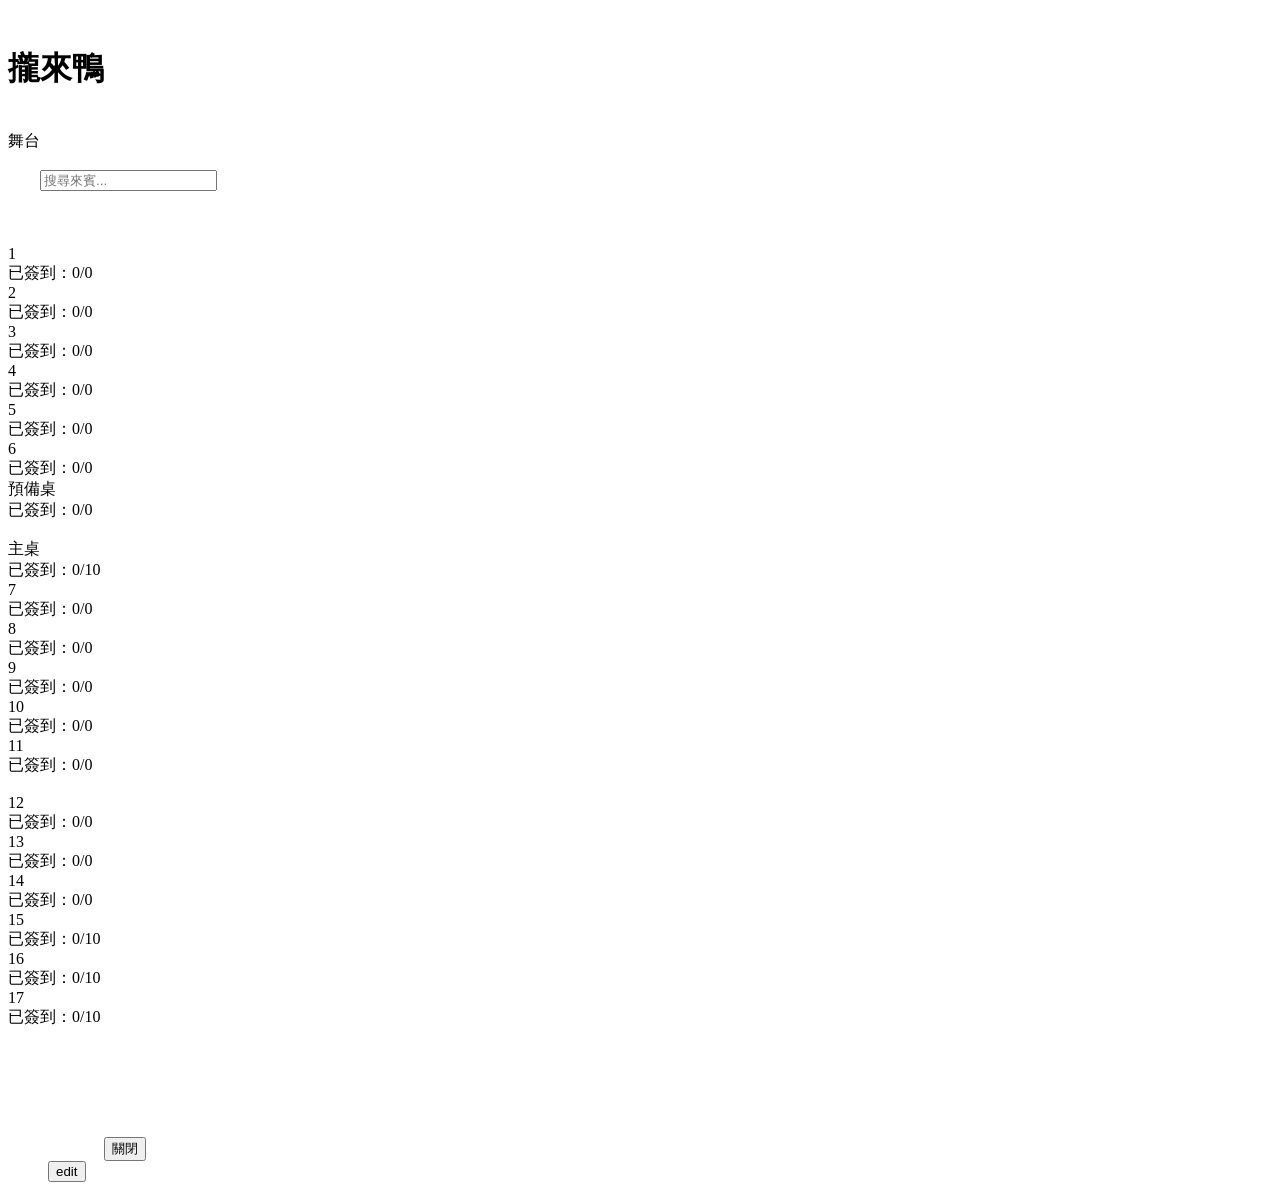
==== index.html @ 9765fb56 "Rename protal.html to index.html" ====
<!DOCTYPE html>
<html lang="en">
<head>
    <meta charset="UTF-8" />
    <meta name="viewport" content="width=device-width, initial-scale=1" />
    <title>攏來鴨</title>
    <style>
        body {
            font-family: 'Segoe UI', Tahoma, Geneva, Verdana, sans-serif;
            margin: 0;
            padding: 20px 20px 80px 20px; /* 底部留区域给浮动按钮 */
            text-align: center;
            background-color: #f2f9ff;
            background-image: url('data:image/svg+xml;utf8,<svg xmlns="http://www.w3.org/2000/svg" width="100" height="100" viewBox="0 0 10 10"><line x1="0" y1="0" x2="10" y2="10" stroke="%23d9e6f2" stroke-width="0.5"/><line x1="10" y1="0" x2="0" y2="10" stroke="%23d9e6f2" stroke-width="0.5"/></svg>');
            background-size: cover;
        }
        h1 {
            color: #2b4f81;
            margin-bottom: 20px;
            font-size: 2em;
        }
        .stage {
            background-color: #3478f6;
            color: white;
            font-size: 1.2em;
            padding: 15px;
            margin-bottom: 30px;
            border-radius: 20px;
            width: 80%;
            margin: 0 auto;
            box-shadow: 0px 4px 8px rgba(0, 0, 0, 0.1);
        }
        .container {
            display: flex;
            justify-content: center;
            flex-wrap: wrap;
            gap: 20px;
            margin-bottom: 30px;
        }
        .column {
            display: flex;
            flex-direction: column;
            gap: 15px;
        }
        .table-circle {
            display: flex;
            flex-direction: column;
            justify-content: center;
            align-items: center;
            text-align: center;
            width: 80px;
            height: 80px;
            font-size: 1em;
            background-color: #5a9bfa;
            color: white;
            border-radius: 10px;
            cursor: pointer;
            transition: background-color 0.3s, transform 0.3s;
            box-shadow: 0 4px 6px rgba(0, 0, 0, 0.1);
            margin: 0 auto;
        }
        .table-circle:hover {
            background-color: #4a90e2;
            transform: translateY(-3px);
        }
        .status {
            font-size: 0.7em;
            color: #2b4f81;
        }
        .modal {
            display: none;
            position: fixed;
            top: 50%;
            left: 50%;
            transform: translate(-50%, -50%);
            background-color: #f0f8ff;
            padding: 24px 20px 40px 20px;
            border-radius: 20px;
            box-shadow: 0 4px 12px rgba(0, 0, 0, 0.1);
            z-index: 10;
            width: 90%;
            max-height: 75vh;
            overflow-y: auto;
        }
        .modal h3 {
            margin-top: 0;
            color: #2b4f81;
            font-size: 1.5em;
        }
        .guest-list {
            display: flex;
            flex-wrap: wrap;
            justify-content: center;
            gap: 10px;
        }
        .guest {
            display: inline-block;
            width: 45%;
            margin: 5px;
            padding: 10px;
            cursor: pointer;
            border-radius: 10px;
            background-color: #e0eaff;
            transition: background-color 0.3s;
            word-break: break-word;
        }
        .guest.checked-in {
            background-color: #002c5f;
            color: white;
        }
        .guest-edit {
            width: 100%;
            display: flex;
            align-items: center;
            margin-bottom: 10px;
        }
        .guest-edit input[type="text"] {
            flex-grow: 1;
            padding: 12px 15px;
            font-size: 1.1em;
            border: 1px solid #ccc;
            border-radius: 24px;
            margin-right: 10px;
        }
        .guest-edit button.delete-guest {
            padding: 6px 12px;
            background: #e74c3c;
            border: none;
            color: white;
            font-weight: bold;
            border-radius: 20px;
            cursor: pointer;
            transition: background-color 0.3s;
        }
        .guest-edit button.delete-guest:hover {
            background-color: #c0392b;
        }
        .add-guest-btn {
            background-color: #3478f6;
            color: white;
            border: none;
            padding: 12px 24px;
            font-size: 1em;
            border-radius: 24px;
            cursor: pointer;
            margin-top: 15px;
            box-shadow: 0 4px 6px rgba(0,0,0,0.1);
            transition: background-color 0.3s;
        }
        .add-guest-btn:hover {
            background-color: #2a62cc;
        }
        .search-result {
            padding: 10px;
            cursor: pointer;
            border-bottom: 1px solid #ddd;
            transition: background-color 0.3s;
            margin-bottom: 5px;
        }
        .search-result.checked-in {
            background-color: #002c5f;
            color: white;
        }
        button {
            padding: 10px 20px;
            border: none;
            border-radius: 20px;
            background-color: #2b4f81;
            color: white;
            font-size: 1em;
            cursor: pointer;
            transition: background-color 0.3s, transform 0.2s;
            margin-top: 20px;
        }
        button:hover {
            background-color: #1a3b67;
            transform: translateY(-2px);
        }
        button:active {
            transform: translateY(1px);
        }
        .overlay {
            position: fixed;
            top: 0;
            left: 0;
            width: 100%;
            height: 100%;
            background: rgba(0, 0, 0, 0.5);
            display: none;
            z-index: 5;
        }
        .search-container {
            margin: 20px auto;
            max-width: 90%;
            text-align: left;
        }
        .search-container input {
            width: calc(100% - 22px);
            padding: 14px 18px;
            border-radius: 20px;
            border: 1px solid #ccc;
            margin-bottom: 20px;
            font-size: 1.1em;
        }
        #search-results {
            text-align: left;
            max-width: 90%;
            margin: 0 auto;
            color: #002f6c;
            max-height: 150px;
            overflow-y: auto;
        }
 
        /* 新增：右下角浮动编辑按钮 */
        #edit-mode-toggle {
            position: fixed;
            right: 16px;
            bottom: 24px;
            width: 56px;
            height: 56px;
            border-radius: 50%;
            border: none;
            background-color: #5a9bfa;
            color: white;
            font-weight: bold;
            font-size: 1.1em;
            cursor: pointer;
            box-shadow: 0 4px 8px rgba(0,0,0,0.2);
            display: flex;
            align-items: center;
            justify-content: center;
            z-index: 200;
            user-select: none;
            transition: background-color 0.3s;
        }
        #edit-mode-toggle.editing {
            background-color: #4caf50;
        }
        #edit-mode-toggle:hover {
            background-color: #4a90e2;
        }
        #edit-mode-toggle.editing:hover {
            background-color: #419543;
        }
    </style>
</head>
<body>
    <h1>攏來鴨</h1>
    <div class="stage">舞台</div>
 
    <div class="search-container">
        <input type="text" id="search-bar" placeholder="搜尋來賓..." oninput="searchGuest()" />
        <div id="search-results"></div>
    </div>
 
    <div class="container">
        <div class="column" id="table-container-left"></div>
        <div class="column" id="table-container-center"></div>
        <div class="column" id="table-container-right"></div>
    </div>
 
    <div class="overlay" id="overlay"></div>
    <div class="modal" id="modal">
        <h3 id="modal-title"></h3>
        <div class="guest-list" id="guest-list"></div>
        <div id="guest-edit-list" style="display:none;"></div>
        <button id="add-guest-btn" class="add-guest-btn" style="display:none;">＋新增來賓</button>
        <button onclick="closeModal()" id="modal-close-btn">關閉</button>
    </div>
 
    <!-- 浮动编辑按钮 -->
    <button id="edit-mode-toggle">edit</button>
 
<script>
    let isEditMode = false;
    let currentEditTable = null;
 
    const tables = {
        left: [
            { tableNumber: 1, guests: [] },
            { tableNumber: 2, guests: [] },
            { tableNumber: 3, guests: [] },
            { tableNumber: 4, guests: [] },
            { tableNumber: 5, guests: [] },
            { tableNumber: 6, guests: [] },
            { tableNumber: '預備桌', guests: [] },
        ],
        center: [
            {
                tableNumber: '主桌', guests: [
                    { name: '新娘', checkedIn: false },
                    { name: '新郎', checkedIn: false },
                    { name: '新娘媽媽', checkedIn: false },
                    { name: '新娘爸爸', checkedIn: false },
                    { name: '新郎媽媽', checkedIn: false },
                    { name: '新郎爸爸', checkedIn: false },
                    { name: '新娘奶奶', checkedIn: false },
                    { name: '新娘舅舅', checkedIn: false },
                    { name: '新郎長輩1', checkedIn: false },
                    { name: '新郎長輩2', checkedIn: false },
                ]
            },
            { tableNumber: 7, guests: [] },
            { tableNumber: 8, guests: [] },
            { tableNumber: 9, guests: [] },
            { tableNumber: 10, guests: [] },
            { tableNumber: 11, guests: [] },
        ],
        right: [
            { tableNumber: 12, guests: [] },
            { tableNumber: 13, guests: [] },
            { tableNumber: 14, guests: [] },
            {
                tableNumber: 15, guests: [
                    { name: '黃羿涵', checkedIn: false },
                    { name: '蘇家慧', checkedIn: false },
                    { name: '黃子宸（院長一家）', checkedIn: false },
                    { name: '黃美萍', checkedIn: false },
                    { name: '王宏為', checkedIn: false },
                    { name: '王思涵', checkedIn: false },
                    { name: '陳姿彤', checkedIn: false },
                    { name: '陳羿妏', checkedIn: false },
                    { name: '張尹瑄', checkedIn: false },
                    { name: '張尹瑄男朋友', checkedIn: false },
                ]
            },
            {
                tableNumber: 16, guests: [
                    { name: '蔡依靜', checkedIn: false },
                    { name: '蔡依靜男朋友', checkedIn: false },
                    { name: '蔡涵羽', checkedIn: false },
                    { name: '鄧鎧萱', checkedIn: false },
                    { name: '周郁玲', checkedIn: false },
                    { name: '林依妮', checkedIn: false },
                    { name: '柯妤含', checkedIn: false },
                    { name: '劉佩琪', checkedIn: false },
                    { name: '楊旂', checkedIn: false },
                    { name: '劉致佑', checkedIn: false },
                ]
            },
            {
                tableNumber: 17, guests: [
                    { name: '何禎', checkedIn: false },
                    { name: '張芷嘉', checkedIn: false },
                    { name: '張志嘉', checkedIn: false },
                    { name: '陳振山', checkedIn: false },
                    { name: '閔世維', checkedIn: false },
                    { name: '陳柔妏', checkedIn: false },
                    { name: '馮冠維', checkedIn: false },
                    { name: '陳玉芬', checkedIn: false },
                    { name: '蕭舒云', checkedIn: false },
                    { name: '黃湘紋', checkedIn: false },
                ]
            },
        ]
    };
 
    function renderTables() {
        renderColumn('table-container-left', tables.left, 'left');
        renderColumn('table-container-center', tables.center, 'center');
        renderColumn('table-container-right', tables.right, 'right');
    }
 
    function renderColumn(containerId, tableData, sectionKey) {
        const container = document.getElementById(containerId);
        container.innerHTML = '';
 
        tableData.forEach((table, tableIndex) => {
            const tableDiv = document.createElement('div');
            tableDiv.className = 'table-circle';
            tableDiv.innerHTML = `${table.tableNumber}<div class="status">已簽到：${table.guests.reduce((count, guest) => count + (guest.checkedIn ? 1 : 0), 0)}/${table.guests.length}</div>`;
 
            tableDiv.onclick = () => openModal(table, sectionKey, tableIndex);
 
            container.appendChild(tableDiv);
        });
    }
 
    function openModal(table, sectionKey, tableIndex) {
        currentEditTable = { sectionKey, tableIndex };
        const modal = document.getElementById('modal');
        const overlay = document.getElementById('overlay');
        const guestList = document.getElementById('guest-list');
        const guestEditList = document.getElementById('guest-edit-list');
        const modalTitle = document.getElementById('modal-title');
        const addGuestBtn = document.getElementById('add-guest-btn');
 
        modalTitle.textContent = `桌子 ${table.tableNumber}`;
 
        if (!isEditMode) {
            guestList.style.display = 'flex';
            guestEditList.style.display = 'none';
            addGuestBtn.style.display = 'none';
 
            guestList.innerHTML = '';
 
            table.guests.forEach((guest) => {
                const guestDiv = document.createElement('div');
                guestDiv.className = 'guest';
                guestDiv.textContent = guest.name;
                if (guest.checkedIn) {
                    guestDiv.classList.add('checked-in');
                }
                guestDiv.onclick = () => {
                    guest.checkedIn = !guest.checkedIn;
                    guestDiv.classList.toggle('checked-in');
                    renderTables();
                };
                guestList.appendChild(guestDiv);
            });
        } else {
            guestList.style.display = 'none';
            guestEditList.style.display = 'block';
            addGuestBtn.style.display = 'inline-block';
 
            renderGuestEditList(table.guests);
        }
 
        modal.style.display = 'block';
        overlay.style.display = 'block';
    }
 
    function renderGuestEditList(guests) {
        const guestEditList = document.getElementById('guest-edit-list');
        guestEditList.innerHTML = '';
 
        guests.forEach((guest, idx) => {
            const guestDiv = document.createElement('div');
            guestDiv.className = 'guest-edit';
 
            const input = document.createElement('input');
            input.type = 'text';
            input.value = guest.name;
            input.placeholder = '輸入來賓名字';
            input.autocomplete = "off";
            input.spellcheck = false;
            input.inputMode = "text";
            input.oninput = (e) => {
                guest.name = e.target.value;
            };
 
            const delBtn = document.createElement('button');
            delBtn.className = 'delete-guest';
            delBtn.textContent = '刪除';
            delBtn.onclick = () => {
                guests.splice(idx, 1);
                renderGuestEditList(guests);
            };
 
            guestDiv.appendChild(input);
            guestDiv.appendChild(delBtn);
            guestEditList.appendChild(guestDiv);
        });
    }
 
    document.getElementById('add-guest-btn').addEventListener('click', () => {
        if (!currentEditTable) return;
 
        const table = tables[currentEditTable.sectionKey][currentEditTable.tableIndex];
        table.guests.push({ name: '', checkedIn: false });
        renderGuestEditList(table.guests);
    });
 
    function closeModal() {
        document.getElementById('modal').style.display = 'none';
        document.getElementById('overlay').style.display = 'none';
        currentEditTable = null;
    }
 
    function searchGuest() {
        const query = document.getElementById('search-bar').value.toLowerCase();
        const results = document.getElementById('search-results');
        results.innerHTML = '';
 
        if (query === '') {
            results.innerHTML = '';
            return;
        }
 
        Object.entries(tables).forEach(([sectionKey, tableArray]) => {
            tableArray.forEach(table => {
                table.guests.forEach(guest => {
                    if (guest.name.toLowerCase().includes(query)) {
                        const resultDiv = document.createElement('div');
                        resultDiv.className = 'search-result';
                        resultDiv.textContent = `${guest.name} - 桌子 ${table.tableNumber}`;
                        if (guest.checkedIn) {
                            resultDiv.classList.add('checked-in');
                        }
                        resultDiv.onclick = () => {
                            guest.checkedIn = !guest.checkedIn;
                            resultDiv.classList.toggle('checked-in');
                            renderTables();
                        };
                        results.appendChild(resultDiv);
                    }
                });
            });
        });
    }
 
    const editModeToggleBtn = document.getElementById('edit-mode-toggle');
    editModeToggleBtn.onclick = function () {
        if (!isEditMode) {
            isEditMode = true;
            editModeToggleBtn.classList.add('editing');
            // 切换文字为“save”，但你想只用 edit ，这里保持不变或者用颜色提示即可。
            // 如果想文字切换，可以改这里：
            // editModeToggleBtn.textContent = 'save';
            // 但我理解你用颜色区分，所以保持“edit”不变。
            // 清空搜索，避免干扰
            document.getElementById('search-bar').value = '';
            document.getElementById('search-results').innerHTML = '';
        } else {
            isEditMode = false;
            editModeToggleBtn.classList.remove('editing');
            // editModeToggleBtn.textContent = 'edit';
            closeModal(); // 关闭弹窗
            renderTables();
        }
    };
 
    renderTables();
</script>
</body>
</html>
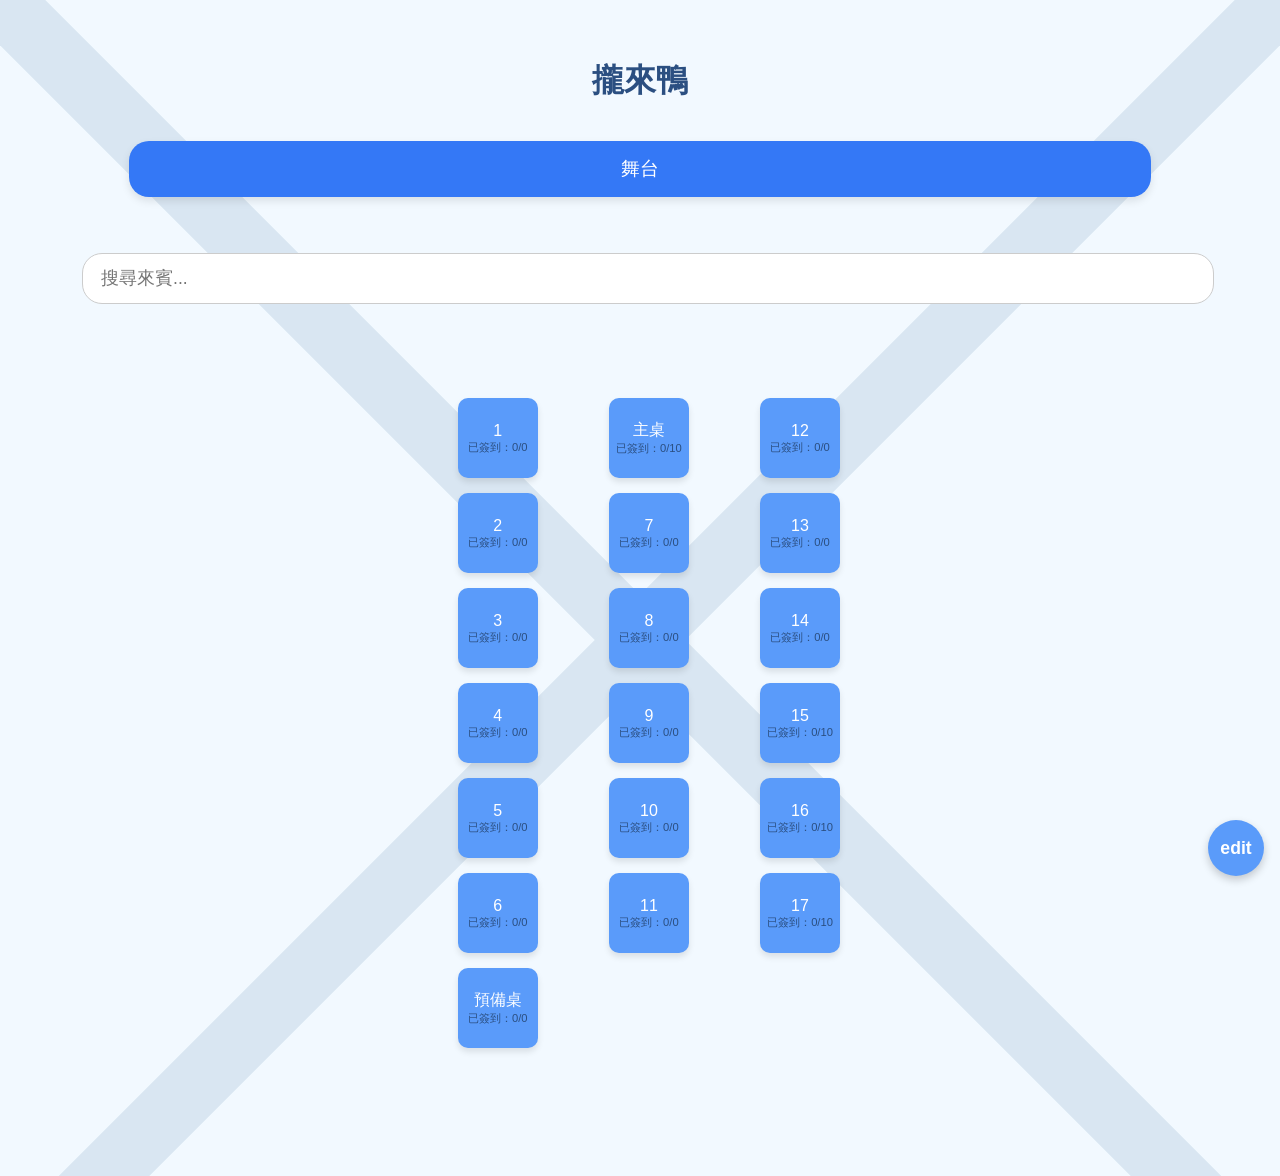
==== commit e42bf791: "Update index.html" ====
--- a/index.html
+++ b/index.html
@@ -1,248 +1,10 @@
 <!DOCTYPE html>
-<html lang="en">
+<html lang="zh-Hant">
 <head>
     <meta charset="UTF-8" />
     <meta name="viewport" content="width=device-width, initial-scale=1" />
     <title>攏來鴨</title>
-    <style>
-        body {
-            font-family: 'Segoe UI', Tahoma, Geneva, Verdana, sans-serif;
-            margin: 0;
-            padding: 20px 20px 80px 20px; /* 底部留区域给浮动按钮 */
-            text-align: center;
-            background-color: #f2f9ff;
-            background-image: url('data:image/svg+xml;utf8,<svg xmlns="http://www.w3.org/2000/svg" width="100" height="100" viewBox="0 0 10 10"><line x1="0" y1="0" x2="10" y2="10" stroke="%23d9e6f2" stroke-width="0.5"/><line x1="10" y1="0" x2="0" y2="10" stroke="%23d9e6f2" stroke-width="0.5"/></svg>');
-            background-size: cover;
-        }
-        h1 {
-            color: #2b4f81;
-            margin-bottom: 20px;
-            font-size: 2em;
-        }
-        .stage {
-            background-color: #3478f6;
-            color: white;
-            font-size: 1.2em;
-            padding: 15px;
-            margin-bottom: 30px;
-            border-radius: 20px;
-            width: 80%;
-            margin: 0 auto;
-            box-shadow: 0px 4px 8px rgba(0, 0, 0, 0.1);
-        }
-        .container {
-            display: flex;
-            justify-content: center;
-            flex-wrap: wrap;
-            gap: 20px;
-            margin-bottom: 30px;
-        }
-        .column {
-            display: flex;
-            flex-direction: column;
-            gap: 15px;
-        }
-        .table-circle {
-            display: flex;
-            flex-direction: column;
-            justify-content: center;
-            align-items: center;
-            text-align: center;
-            width: 80px;
-            height: 80px;
-            font-size: 1em;
-            background-color: #5a9bfa;
-            color: white;
-            border-radius: 10px;
-            cursor: pointer;
-            transition: background-color 0.3s, transform 0.3s;
-            box-shadow: 0 4px 6px rgba(0, 0, 0, 0.1);
-            margin: 0 auto;
-        }
-        .table-circle:hover {
-            background-color: #4a90e2;
-            transform: translateY(-3px);
-        }
-        .status {
-            font-size: 0.7em;
-            color: #2b4f81;
-        }
-        .modal {
-            display: none;
-            position: fixed;
-            top: 50%;
-            left: 50%;
-            transform: translate(-50%, -50%);
-            background-color: #f0f8ff;
-            padding: 24px 20px 40px 20px;
-            border-radius: 20px;
-            box-shadow: 0 4px 12px rgba(0, 0, 0, 0.1);
-            z-index: 10;
-            width: 90%;
-            max-height: 75vh;
-            overflow-y: auto;
-        }
-        .modal h3 {
-            margin-top: 0;
-            color: #2b4f81;
-            font-size: 1.5em;
-        }
-        .guest-list {
-            display: flex;
-            flex-wrap: wrap;
-            justify-content: center;
-            gap: 10px;
-        }
-        .guest {
-            display: inline-block;
-            width: 45%;
-            margin: 5px;
-            padding: 10px;
-            cursor: pointer;
-            border-radius: 10px;
-            background-color: #e0eaff;
-            transition: background-color 0.3s;
-            word-break: break-word;
-        }
-        .guest.checked-in {
-            background-color: #002c5f;
-            color: white;
-        }
-        .guest-edit {
-            width: 100%;
-            display: flex;
-            align-items: center;
-            margin-bottom: 10px;
-        }
-        .guest-edit input[type="text"] {
-            flex-grow: 1;
-            padding: 12px 15px;
-            font-size: 1.1em;
-            border: 1px solid #ccc;
-            border-radius: 24px;
-            margin-right: 10px;
-        }
-        .guest-edit button.delete-guest {
-            padding: 6px 12px;
-            background: #e74c3c;
-            border: none;
-            color: white;
-            font-weight: bold;
-            border-radius: 20px;
-            cursor: pointer;
-            transition: background-color 0.3s;
-        }
-        .guest-edit button.delete-guest:hover {
-            background-color: #c0392b;
-        }
-        .add-guest-btn {
-            background-color: #3478f6;
-            color: white;
-            border: none;
-            padding: 12px 24px;
-            font-size: 1em;
-            border-radius: 24px;
-            cursor: pointer;
-            margin-top: 15px;
-            box-shadow: 0 4px 6px rgba(0,0,0,0.1);
-            transition: background-color 0.3s;
-        }
-        .add-guest-btn:hover {
-            background-color: #2a62cc;
-        }
-        .search-result {
-            padding: 10px;
-            cursor: pointer;
-            border-bottom: 1px solid #ddd;
-            transition: background-color 0.3s;
-            margin-bottom: 5px;
-        }
-        .search-result.checked-in {
-            background-color: #002c5f;
-            color: white;
-        }
-        button {
-            padding: 10px 20px;
-            border: none;
-            border-radius: 20px;
-            background-color: #2b4f81;
-            color: white;
-            font-size: 1em;
-            cursor: pointer;
-            transition: background-color 0.3s, transform 0.2s;
-            margin-top: 20px;
-        }
-        button:hover {
-            background-color: #1a3b67;
-            transform: translateY(-2px);
-        }
-        button:active {
-            transform: translateY(1px);
-        }
-        .overlay {
-            position: fixed;
-            top: 0;
-            left: 0;
-            width: 100%;
-            height: 100%;
-            background: rgba(0, 0, 0, 0.5);
-            display: none;
-            z-index: 5;
-        }
-        .search-container {
-            margin: 20px auto;
-            max-width: 90%;
-            text-align: left;
-        }
-        .search-container input {
-            width: calc(100% - 22px);
-            padding: 14px 18px;
-            border-radius: 20px;
-            border: 1px solid #ccc;
-            margin-bottom: 20px;
-            font-size: 1.1em;
-        }
-        #search-results {
-            text-align: left;
-            max-width: 90%;
-            margin: 0 auto;
-            color: #002f6c;
-            max-height: 150px;
-            overflow-y: auto;
-        }
- 
-        /* 新增：右下角浮动编辑按钮 */
-        #edit-mode-toggle {
-            position: fixed;
-            right: 16px;
-            bottom: 24px;
-            width: 56px;
-            height: 56px;
-            border-radius: 50%;
-            border: none;
-            background-color: #5a9bfa;
-            color: white;
-            font-weight: bold;
-            font-size: 1.1em;
-            cursor: pointer;
-            box-shadow: 0 4px 8px rgba(0,0,0,0.2);
-            display: flex;
-            align-items: center;
-            justify-content: center;
-            z-index: 200;
-            user-select: none;
-            transition: background-color 0.3s;
-        }
-        #edit-mode-toggle.editing {
-            background-color: #4caf50;
-        }
-        #edit-mode-toggle:hover {
-            background-color: #4a90e2;
-        }
-        #edit-mode-toggle.editing:hover {
-            background-color: #419543;
-        }
-    </style>
+    <link rel="stylesheet" href="style.css" />
 </head>
 <body>
     <h1>攏來鴨</h1>
@@ -268,259 +30,9 @@
         <button onclick="closeModal()" id="modal-close-btn">關閉</button>
     </div>
  
-    <!-- 浮动编辑按钮 -->
+    <!-- 浮動編輯按鈕 -->
     <button id="edit-mode-toggle">edit</button>
  
-<script>
-    let isEditMode = false;
-    let currentEditTable = null;
- 
-    const tables = {
-        left: [
-            { tableNumber: 1, guests: [] },
-            { tableNumber: 2, guests: [] },
-            { tableNumber: 3, guests: [] },
-            { tableNumber: 4, guests: [] },
-            { tableNumber: 5, guests: [] },
-            { tableNumber: 6, guests: [] },
-            { tableNumber: '預備桌', guests: [] },
-        ],
-        center: [
-            {
-                tableNumber: '主桌', guests: [
-                    { name: '新娘', checkedIn: false },
-                    { name: '新郎', checkedIn: false },
-                    { name: '新娘媽媽', checkedIn: false },
-                    { name: '新娘爸爸', checkedIn: false },
-                    { name: '新郎媽媽', checkedIn: false },
-                    { name: '新郎爸爸', checkedIn: false },
-                    { name: '新娘奶奶', checkedIn: false },
-                    { name: '新娘舅舅', checkedIn: false },
-                    { name: '新郎長輩1', checkedIn: false },
-                    { name: '新郎長輩2', checkedIn: false },
-                ]
-            },
-            { tableNumber: 7, guests: [] },
-            { tableNumber: 8, guests: [] },
-            { tableNumber: 9, guests: [] },
-            { tableNumber: 10, guests: [] },
-            { tableNumber: 11, guests: [] },
-        ],
-        right: [
-            { tableNumber: 12, guests: [] },
-            { tableNumber: 13, guests: [] },
-            { tableNumber: 14, guests: [] },
-            {
-                tableNumber: 15, guests: [
-                    { name: '黃羿涵', checkedIn: false },
-                    { name: '蘇家慧', checkedIn: false },
-                    { name: '黃子宸（院長一家）', checkedIn: false },
-                    { name: '黃美萍', checkedIn: false },
-                    { name: '王宏為', checkedIn: false },
-                    { name: '王思涵', checkedIn: false },
-                    { name: '陳姿彤', checkedIn: false },
-                    { name: '陳羿妏', checkedIn: false },
-                    { name: '張尹瑄', checkedIn: false },
-                    { name: '張尹瑄男朋友', checkedIn: false },
-                ]
-            },
-            {
-                tableNumber: 16, guests: [
-                    { name: '蔡依靜', checkedIn: false },
-                    { name: '蔡依靜男朋友', checkedIn: false },
-                    { name: '蔡涵羽', checkedIn: false },
-                    { name: '鄧鎧萱', checkedIn: false },
-                    { name: '周郁玲', checkedIn: false },
-                    { name: '林依妮', checkedIn: false },
-                    { name: '柯妤含', checkedIn: false },
-                    { name: '劉佩琪', checkedIn: false },
-                    { name: '楊旂', checkedIn: false },
-                    { name: '劉致佑', checkedIn: false },
-                ]
-            },
-            {
-                tableNumber: 17, guests: [
-                    { name: '何禎', checkedIn: false },
-                    { name: '張芷嘉', checkedIn: false },
-                    { name: '張志嘉', checkedIn: false },
-                    { name: '陳振山', checkedIn: false },
-                    { name: '閔世維', checkedIn: false },
-                    { name: '陳柔妏', checkedIn: false },
-                    { name: '馮冠維', checkedIn: false },
-                    { name: '陳玉芬', checkedIn: false },
-                    { name: '蕭舒云', checkedIn: false },
-                    { name: '黃湘紋', checkedIn: false },
-                ]
-            },
-        ]
-    };
- 
-    function renderTables() {
-        renderColumn('table-container-left', tables.left, 'left');
-        renderColumn('table-container-center', tables.center, 'center');
-        renderColumn('table-container-right', tables.right, 'right');
-    }
- 
-    function renderColumn(containerId, tableData, sectionKey) {
-        const container = document.getElementById(containerId);
-        container.innerHTML = '';
- 
-        tableData.forEach((table, tableIndex) => {
-            const tableDiv = document.createElement('div');
-            tableDiv.className = 'table-circle';
-            tableDiv.innerHTML = `${table.tableNumber}<div class="status">已簽到：${table.guests.reduce((count, guest) => count + (guest.checkedIn ? 1 : 0), 0)}/${table.guests.length}</div>`;
- 
-            tableDiv.onclick = () => openModal(table, sectionKey, tableIndex);
- 
-            container.appendChild(tableDiv);
-        });
-    }
- 
-    function openModal(table, sectionKey, tableIndex) {
-        currentEditTable = { sectionKey, tableIndex };
-        const modal = document.getElementById('modal');
-        const overlay = document.getElementById('overlay');
-        const guestList = document.getElementById('guest-list');
-        const guestEditList = document.getElementById('guest-edit-list');
-        const modalTitle = document.getElementById('modal-title');
-        const addGuestBtn = document.getElementById('add-guest-btn');
- 
-        modalTitle.textContent = `桌子 ${table.tableNumber}`;
- 
-        if (!isEditMode) {
-            guestList.style.display = 'flex';
-            guestEditList.style.display = 'none';
-            addGuestBtn.style.display = 'none';
- 
-            guestList.innerHTML = '';
- 
-            table.guests.forEach((guest) => {
-                const guestDiv = document.createElement('div');
-                guestDiv.className = 'guest';
-                guestDiv.textContent = guest.name;
-                if (guest.checkedIn) {
-                    guestDiv.classList.add('checked-in');
-                }
-                guestDiv.onclick = () => {
-                    guest.checkedIn = !guest.checkedIn;
-                    guestDiv.classList.toggle('checked-in');
-                    renderTables();
-                };
-                guestList.appendChild(guestDiv);
-            });
-        } else {
-            guestList.style.display = 'none';
-            guestEditList.style.display = 'block';
-            addGuestBtn.style.display = 'inline-block';
- 
-            renderGuestEditList(table.guests);
-        }
- 
-        modal.style.display = 'block';
-        overlay.style.display = 'block';
-    }
- 
-    function renderGuestEditList(guests) {
-        const guestEditList = document.getElementById('guest-edit-list');
-        guestEditList.innerHTML = '';
- 
-        guests.forEach((guest, idx) => {
-            const guestDiv = document.createElement('div');
-            guestDiv.className = 'guest-edit';
- 
-            const input = document.createElement('input');
-            input.type = 'text';
-            input.value = guest.name;
-            input.placeholder = '輸入來賓名字';
-            input.autocomplete = "off";
-            input.spellcheck = false;
-            input.inputMode = "text";
-            input.oninput = (e) => {
-                guest.name = e.target.value;
-            };
- 
-            const delBtn = document.createElement('button');
-            delBtn.className = 'delete-guest';
-            delBtn.textContent = '刪除';
-            delBtn.onclick = () => {
-                guests.splice(idx, 1);
-                renderGuestEditList(guests);
-            };
- 
-            guestDiv.appendChild(input);
-            guestDiv.appendChild(delBtn);
-            guestEditList.appendChild(guestDiv);
-        });
-    }
- 
-    document.getElementById('add-guest-btn').addEventListener('click', () => {
-        if (!currentEditTable) return;
- 
-        const table = tables[currentEditTable.sectionKey][currentEditTable.tableIndex];
-        table.guests.push({ name: '', checkedIn: false });
-        renderGuestEditList(table.guests);
-    });
- 
-    function closeModal() {
-        document.getElementById('modal').style.display = 'none';
-        document.getElementById('overlay').style.display = 'none';
-        currentEditTable = null;
-    }
- 
-    function searchGuest() {
-        const query = document.getElementById('search-bar').value.toLowerCase();
-        const results = document.getElementById('search-results');
-        results.innerHTML = '';
- 
-        if (query === '') {
-            results.innerHTML = '';
-            return;
-        }
- 
-        Object.entries(tables).forEach(([sectionKey, tableArray]) => {
-            tableArray.forEach(table => {
-                table.guests.forEach(guest => {
-                    if (guest.name.toLowerCase().includes(query)) {
-                        const resultDiv = document.createElement('div');
-                        resultDiv.className = 'search-result';
-                        resultDiv.textContent = `${guest.name} - 桌子 ${table.tableNumber}`;
-                        if (guest.checkedIn) {
-                            resultDiv.classList.add('checked-in');
-                        }
-                        resultDiv.onclick = () => {
-                            guest.checkedIn = !guest.checkedIn;
-                            resultDiv.classList.toggle('checked-in');
-                            renderTables();
-                        };
-                        results.appendChild(resultDiv);
-                    }
-                });
-            });
-        });
-    }
- 
-    const editModeToggleBtn = document.getElementById('edit-mode-toggle');
-    editModeToggleBtn.onclick = function () {
-        if (!isEditMode) {
-            isEditMode = true;
-            editModeToggleBtn.classList.add('editing');
-            // 切换文字为“save”，但你想只用 edit ，这里保持不变或者用颜色提示即可。
-            // 如果想文字切换，可以改这里：
-            // editModeToggleBtn.textContent = 'save';
-            // 但我理解你用颜色区分，所以保持“edit”不变。
-            // 清空搜索，避免干扰
-            document.getElementById('search-bar').value = '';
-            document.getElementById('search-results').innerHTML = '';
-        } else {
-            isEditMode = false;
-            editModeToggleBtn.classList.remove('editing');
-            // editModeToggleBtn.textContent = 'edit';
-            closeModal(); // 关闭弹窗
-            renderTables();
-        }
-    };
- 
-    renderTables();
-</script>
+    <script src="script.js"></script>
 </body>
 </html>
--- a/style.css
+++ b/style.css
@@ -0,0 +1,236 @@
+body {
+    font-family: 'Segoe UI', Tahoma, Geneva, Verdana, sans-serif;
+    margin: 0;
+    padding: 20px 20px 80px 20px;
+    text-align: center;
+    background-color: #f2f9ff;
+    background-image: url('data:image/svg+xml;utf8,<svg xmlns="http://www.w3.org/2000/svg" width="100" height="100" viewBox="0 0 10 10"><line x1="0" y1="0" x2="10" y2="10" stroke="%23d9e6f2" stroke-width="0.5"/><line x1="10" y1="0" x2="0" y2="10" stroke="%23d9e6f2" stroke-width="0.5"/></svg>');
+    background-size: cover;
+}
+h1 {
+    color: #2b4f81;
+    margin-bottom: 20px;
+    font-size: 2em;
+}
+.stage {
+    background-color: #3478f6;
+    color: white;
+    font-size: 1.2em;
+    padding: 15px;
+    margin-bottom: 30px;
+    border-radius: 20px;
+    width: 80%;
+    margin: 0 auto;
+    box-shadow: 0px 4px 8px rgba(0, 0, 0, 0.1);
+}
+.container {
+    display: flex;
+    justify-content: center;
+    flex-wrap: wrap;
+    gap: 20px;
+    margin-bottom: 30px;
+}
+.column {
+    display: flex;
+    flex-direction: column;
+    gap: 15px;
+}
+.table-circle {
+    display: flex;
+    flex-direction: column;
+    justify-content: center;
+    align-items: center;
+    text-align: center;
+    width: 80px;
+    height: 80px;
+    font-size: 1em;
+    background-color: #5a9bfa;
+    color: white;
+    border-radius: 10px;
+    cursor: pointer;
+    transition: background-color 0.3s, transform 0.3s;
+    box-shadow: 0 4px 6px rgba(0, 0, 0, 0.1);
+    margin: 0 auto;
+}
+.table-circle:hover {
+    background-color: #4a90e2;
+    transform: translateY(-3px);
+}
+.status {
+    font-size: 0.7em;
+    color: #2b4f81;
+}
+.modal {
+    display: none;
+    position: fixed;
+    top: 50%;
+    left: 50%;
+    transform: translate(-50%, -50%);
+    background-color: #f0f8ff;
+    padding: 24px 20px 40px 20px;
+    border-radius: 20px;
+    box-shadow: 0 4px 12px rgba(0, 0, 0, 0.1);
+    z-index: 10;
+    width: 90%;
+    max-height: 75vh;
+    overflow-y: auto;
+}
+.modal h3 {
+    margin-top: 0;
+    color: #2b4f81;
+    font-size: 1.5em;
+}
+.guest-list {
+    display: flex;
+    flex-wrap: wrap;
+    justify-content: center;
+    gap: 10px;
+}
+.guest {
+    display: inline-block;
+    width: 45%;
+    margin: 5px;
+    padding: 10px;
+    cursor: pointer;
+    border-radius: 10px;
+    background-color: #e0eaff;
+    transition: background-color 0.3s;
+    word-break: break-word;
+}
+.guest.checked-in {
+    background-color: #002c5f;
+    color: white;
+}
+.guest-edit {
+    width: 100%;
+    display: flex;
+    align-items: center;
+    margin-bottom: 10px;
+}
+.guest-edit input[type="text"] {
+    flex-grow: 1;
+    padding: 12px 15px;
+    font-size: 1.1em;
+    border: 1px solid #ccc;
+    border-radius: 24px;
+    margin-right: 10px;
+}
+.guest-edit button.delete-guest {
+    padding: 6px 12px;
+    background: #e74c3c;
+    border: none;
+    color: white;
+    font-weight: bold;
+    border-radius: 20px;
+    cursor: pointer;
+    transition: background-color 0.3s;
+}
+.guest-edit button.delete-guest:hover {
+    background-color: #c0392b;
+}
+.add-guest-btn {
+    background-color: #3478f6;
+    color: white;
+    border: none;
+    padding: 12px 24px;
+    font-size: 1em;
+    border-radius: 24px;
+    cursor: pointer;
+    margin-top: 15px;
+    box-shadow: 0 4px 6px rgba(0,0,0,0.1);
+    transition: background-color 0.3s;
+}
+.add-guest-btn:hover {
+    background-color: #2a62cc;
+}
+.search-result {
+    padding: 10px;
+    cursor: pointer;
+    border-bottom: 1px solid #ddd;
+    transition: background-color 0.3s;
+    margin-bottom: 5px;
+}
+.search-result.checked-in {
+    background-color: #002c5f;
+    color: white;
+}
+button {
+    padding: 10px 20px;
+    border: none;
+    border-radius: 20px;
+    background-color: #2b4f81;
+    color: white;
+    font-size: 1em;
+    cursor: pointer;
+    transition: background-color 0.3s, transform 0.2s;
+    margin-top: 20px;
+}
+button:hover {
+    background-color: #1a3b67;
+    transform: translateY(-2px);
+}
+button:active {
+    transform: translateY(1px);
+}
+.overlay {
+    position: fixed;
+    top: 0;
+    left: 0;
+    width: 100%;
+    height: 100%;
+    background: rgba(0, 0, 0, 0.5);
+    display: none;
+    z-index: 5;
+}
+.search-container {
+    margin: 20px auto;
+    max-width: 90%;
+    text-align: left;
+}
+.search-container input {
+    width: calc(100% - 22px);
+    padding: 14px 18px;
+    border-radius: 20px;
+    border: 1px solid #ccc;
+    margin-bottom: 20px;
+    font-size: 1.1em;
+}
+#search-results {
+    text-align: left;
+    max-width: 90%;
+    margin: 0 auto;
+    color: #002f6c;
+    max-height: 150px;
+    overflow-y: auto;
+}
+/* 右下角浮動編輯按鈕 */
+#edit-mode-toggle {
+    position: fixed;
+    right: 16px;
+    bottom: 24px;
+    width: 56px;
+    height: 56px;
+    border-radius: 50%;
+    border: none;
+    background-color: #5a9bfa;
+    color: white;
+    font-weight: bold;
+    font-size: 1.1em;
+    cursor: pointer;
+    box-shadow: 0 4px 8px rgba(0,0,0,0.2);
+    display: flex;
+    align-items: center;
+    justify-content: center;
+    z-index: 200;
+    user-select: none;
+    transition: background-color 0.3s;
+}
+#edit-mode-toggle.editing {
+    background-color: #4caf50;
+}
+#edit-mode-toggle:hover {
+    background-color: #4a90e2;
+}
+#edit-mode-toggle.editing:hover {
+    background-color: #419543;
+}
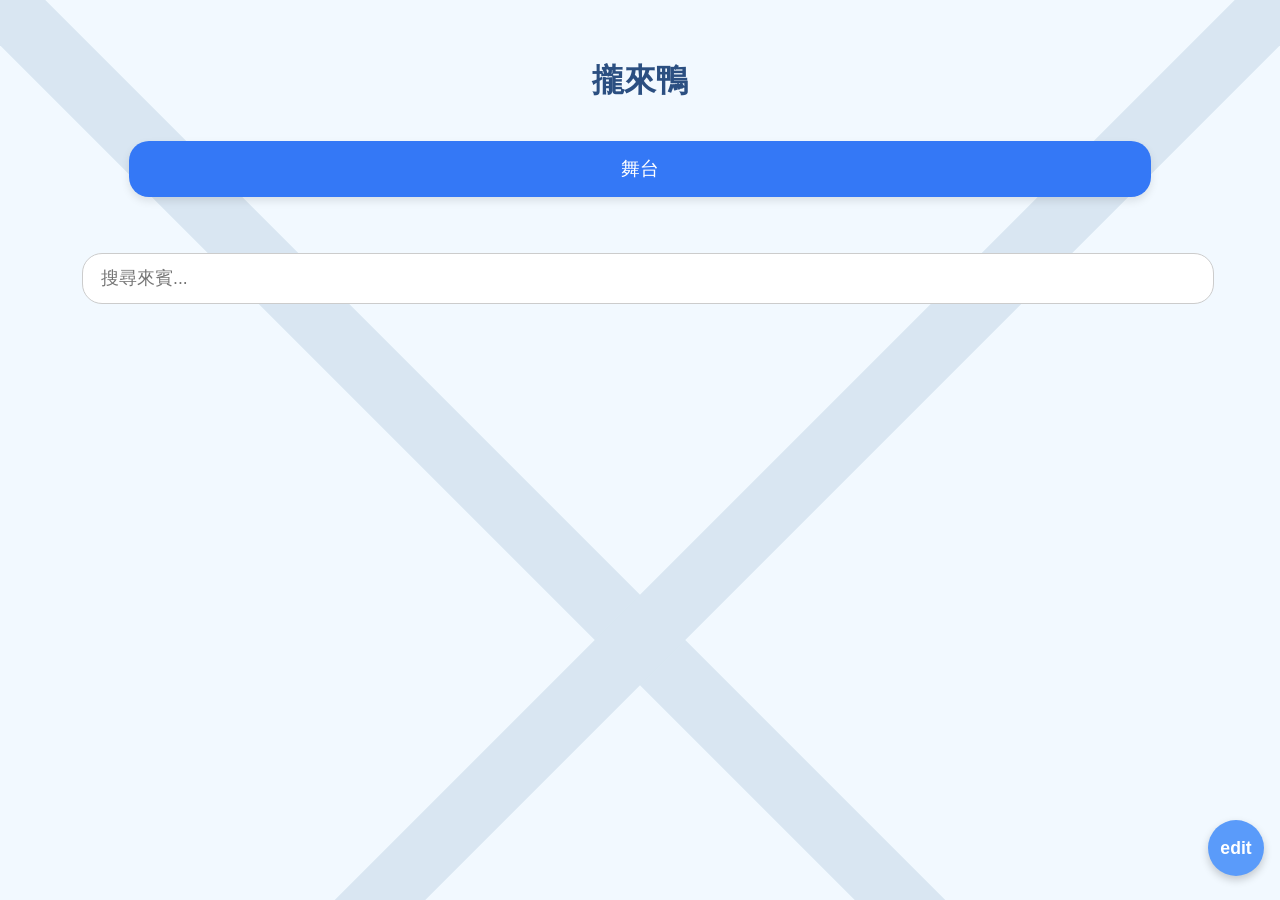
==== commit 814f22a4: "Update index.html" ====
--- a/index.html
+++ b/index.html
@@ -15,11 +15,9 @@
         <div id="search-results"></div>
     </div>
  
-    <div class="container">
-        <div class="column" id="table-container-left"></div>
-        <div class="column" id="table-container-center"></div>
-        <div class="column" id="table-container-right"></div>
-    </div>
+  <!-- 只留一个容器 -->
+<div class="container" id="table-container"></div>
+    
  
     <div class="overlay" id="overlay"></div>
     <div class="modal" id="modal">
--- a/style.css
+++ b/style.css
@@ -24,16 +24,13 @@
     box-shadow: 0px 4px 8px rgba(0, 0, 0, 0.1);
 }
 .container {
-    display: flex;
-    justify-content: center;
-    flex-wrap: wrap;
-    gap: 20px;
-    margin-bottom: 30px;
-}
-.column {
-    display: flex;
-    flex-direction: column;
-    gap: 15px;
+    display: grid;
+    grid-template-columns: repeat(auto-fit, minmax(100px, 1fr));
+    gap: 18px 30px; /* 行间距18px，列间距30px */
+    justify-content: center;
+    max-width: 400px; /* 限制最大宽度，可以按需要调整 */
+    margin: 0 auto 30px auto; /* 居中 */
+}
 }
 .table-circle {
     display: flex;
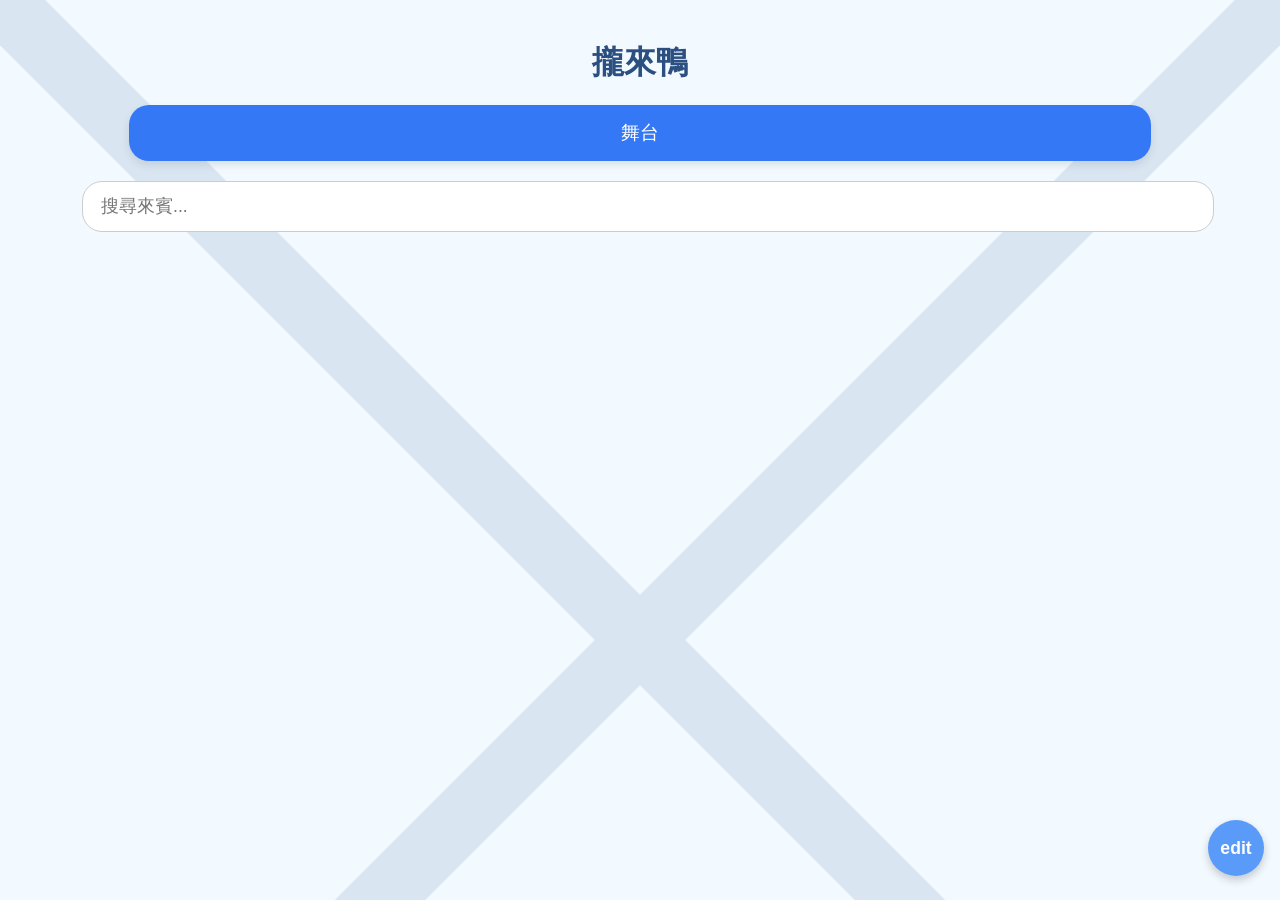
==== commit f7f5ed08: "Update index.html" ====
--- a/index.html
+++ b/index.html
@@ -1,36 +1,34 @@
 <!DOCTYPE html>
 <html lang="zh-Hant">
 <head>
-    <meta charset="UTF-8" />
-    <meta name="viewport" content="width=device-width, initial-scale=1" />
-    <title>攏來鴨</title>
-    <link rel="stylesheet" href="style.css" />
+<meta charset="UTF-8" />
+<meta name="viewport" content="width=device-width, initial-scale=1" />
+<title>攏來鴨</title>
+<link rel="stylesheet" href="style.css" />
 </head>
 <body>
-    <h1>攏來鴨</h1>
-    <div class="stage">舞台</div>
- 
-    <div class="search-container">
-        <input type="text" id="search-bar" placeholder="搜尋來賓..." oninput="searchGuest()" />
-        <div id="search-results"></div>
-    </div>
- 
-  <!-- 只留一个容器 -->
-<div class="container" id="table-container"></div>
-    
- 
-    <div class="overlay" id="overlay"></div>
-    <div class="modal" id="modal">
-        <h3 id="modal-title"></h3>
-        <div class="guest-list" id="guest-list"></div>
-        <div id="guest-edit-list" style="display:none;"></div>
-        <button id="add-guest-btn" class="add-guest-btn" style="display:none;">＋新增來賓</button>
-        <button onclick="closeModal()" id="modal-close-btn">關閉</button>
-    </div>
- 
-    <!-- 浮動編輯按鈕 -->
-    <button id="edit-mode-toggle">edit</button>
- 
-    <script src="script.js"></script>
+    <h1>攏來鴨</h1>
+    <div class="stage">舞台</div>
+
+    <div class="search-container">
+        <input type="text" id="search-bar" placeholder="搜尋來賓..." oninput="searchGuest()" />
+        <div id="search-results"></div>
+    </div>
+
+    <!-- 更改为单一容器放所有桌子 -->
+    <div class="container" id="table-container"></div>
+
+    <div class="overlay" id="overlay"></div>
+    <div class="modal" id="modal">
+        <h3 id="modal-title"></h3>
+        <div class="guest-list" id="guest-list"></div>
+        <div id="guest-edit-list" style="display:none;"></div>
+        <button id="add-guest-btn" class="add-guest-btn" style="display:none;">＋新增來賓</button>
+        <button onclick="closeModal()" id="modal-close-btn">關閉</button>
+    </div>
+
+    <button id="edit-mode-toggle">edit</button>
+
+    <script src="script.js"></script>
 </body>
-</html>
+</html>
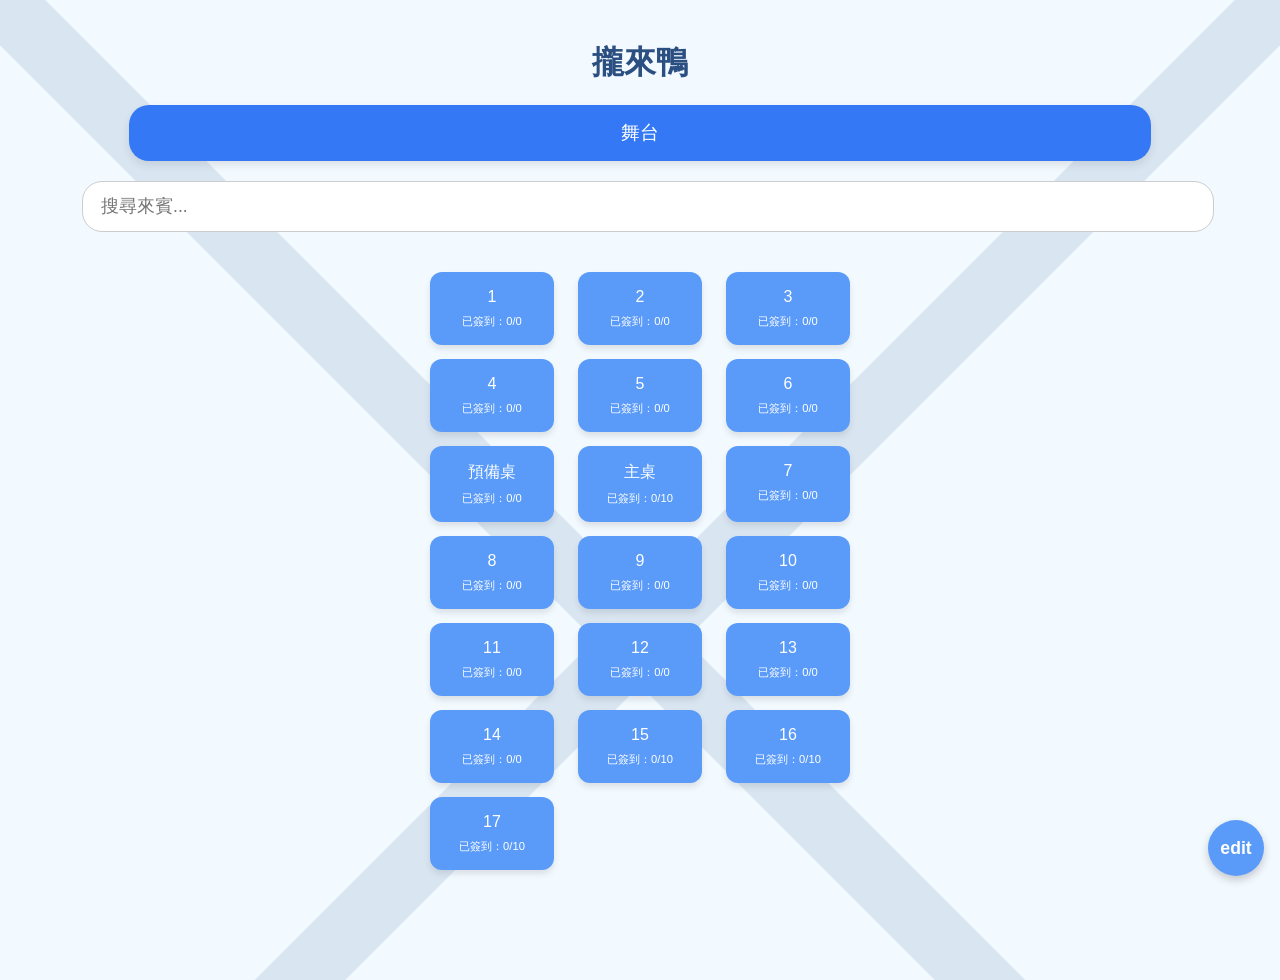
==== commit d105beac: "Update index.html" ====
--- a/index.html
+++ b/index.html
@@ -15,7 +15,7 @@
         <div id="search-results"></div>
     </div>
 
-    <!-- 更改为单一容器放所有桌子 -->
+    <!-- 單一容器放所有桌 -->
     <div class="container" id="table-container"></div>
 
     <div class="overlay" id="overlay"></div>
--- a/style.css
+++ b/style.css
@@ -1,233 +1,221 @@
-body {
-    font-family: 'Segoe UI', Tahoma, Geneva, Verdana, sans-serif;
-    margin: 0;
-    padding: 20px 20px 80px 20px;
-    text-align: center;
-    background-color: #f2f9ff;
-    background-image: url('data:image/svg+xml;utf8,<svg xmlns="http://www.w3.org/2000/svg" width="100" height="100" viewBox="0 0 10 10"><line x1="0" y1="0" x2="10" y2="10" stroke="%23d9e6f2" stroke-width="0.5"/><line x1="10" y1="0" x2="0" y2="10" stroke="%23d9e6f2" stroke-width="0.5"/></svg>');
-    background-size: cover;
-}
-h1 {
-    color: #2b4f81;
-    margin-bottom: 20px;
-    font-size: 2em;
-}
-.stage {
-    background-color: #3478f6;
-    color: white;
-    font-size: 1.2em;
-    padding: 15px;
-    margin-bottom: 30px;
-    border-radius: 20px;
-    width: 80%;
-    margin: 0 auto;
-    box-shadow: 0px 4px 8px rgba(0, 0, 0, 0.1);
-}
-.container {
+body {
+    font-family: 'Segoe UI', Tahoma, Geneva, Verdana, sans-serif;
+    margin: 0;
+    padding: 20px 20px 80px 20px;
+    text-align: center;
+    background-color: #f2f9ff;
+    background-image: url('data:image/svg+xml;utf8,<svg xmlns="http://www.w3.org/2000/svg" width="100" height="100" viewBox="0 0 10 10"><line x1="0" y1="0" x2="10" y2="10" stroke="%23d9e6f2" stroke-width="0.5"/><line x1="10" y1="0" x2="0" y2="10" stroke="%23d9e6f2" stroke-width="0.5"/></svg>');
+    background-size: cover;
+}
+h1 {
+    color: #2b4f81;
+    margin-bottom: 20px;
+    font-size: 2em;
+}
+.stage {
+    background-color: #3478f6;
+    color: white;
+    font-size: 1.2em;
+    padding: 15px;
+    margin-bottom: 30px;
+    border-radius: 20px;
+    width: 80%;
+    margin: 0 auto;
+    box-shadow: 0px 4px 8px rgba(0, 0, 0, 0.1);
+}
+.container {
     display: grid;
-    grid-template-columns: repeat(auto-fit, minmax(100px, 1fr));
-    gap: 18px 30px; /* 行间距18px，列间距30px */
+    grid-template-columns: repeat(auto-fill, minmax(100px, 1fr));
+    gap: 14px 24px;
+    max-width: 420px;
+    margin: 0 auto 30px auto;
+}
+.table-circle {
+    background-color: #5a9bfa;
+    color: white;
+    border-radius: 12px;
+    cursor: pointer;
+    padding: 16px 0;
+    font-size: 1em;
+    box-shadow: 0 4px 6px rgba(0,0,0,0.1);
+    text-align: center;
+    user-select: none;
+}
+.status {
+    margin-top: 8px;
+    font-size: 0.7em;
+}
+.modal {
+    display: none;
+    position: fixed;
+    top: 50%;
+    left: 50%;
+    transform: translate(-50%, -50%);
+    background-color: #f0f8ff;
+    padding: 24px 20px 40px 20px;
+    border-radius: 20px;
+    box-shadow: 0 4px 12px rgba(0, 0, 0, 0.1);
+    z-index: 10;
+    width: 90%;
+    max-height: 75vh;
+    overflow-y: auto;
+}
+.modal h3 {
+    margin-top: 0;
+    color: #2b4f81;
+    font-size: 1.5em;
+}
+.guest-list {
+    display: flex;
+    flex-wrap: wrap;
     justify-content: center;
-    max-width: 400px; /* 限制最大宽度，可以按需要调整 */
-    margin: 0 auto 30px auto; /* 居中 */
-}
-}
-.table-circle {
-    display: flex;
-    flex-direction: column;
-    justify-content: center;
-    align-items: center;
-    text-align: center;
-    width: 80px;
-    height: 80px;
-    font-size: 1em;
-    background-color: #5a9bfa;
-    color: white;
-    border-radius: 10px;
-    cursor: pointer;
-    transition: background-color 0.3s, transform 0.3s;
-    box-shadow: 0 4px 6px rgba(0, 0, 0, 0.1);
-    margin: 0 auto;
-}
-.table-circle:hover {
-    background-color: #4a90e2;
-    transform: translateY(-3px);
-}
-.status {
-    font-size: 0.7em;
-    color: #2b4f81;
-}
-.modal {
-    display: none;
-    position: fixed;
-    top: 50%;
-    left: 50%;
-    transform: translate(-50%, -50%);
-    background-color: #f0f8ff;
-    padding: 24px 20px 40px 20px;
-    border-radius: 20px;
-    box-shadow: 0 4px 12px rgba(0, 0, 0, 0.1);
-    z-index: 10;
-    width: 90%;
-    max-height: 75vh;
-    overflow-y: auto;
-}
-.modal h3 {
-    margin-top: 0;
-    color: #2b4f81;
-    font-size: 1.5em;
-}
-.guest-list {
-    display: flex;
-    flex-wrap: wrap;
-    justify-content: center;
-    gap: 10px;
-}
-.guest {
-    display: inline-block;
-    width: 45%;
-    margin: 5px;
-    padding: 10px;
-    cursor: pointer;
-    border-radius: 10px;
-    background-color: #e0eaff;
-    transition: background-color 0.3s;
-    word-break: break-word;
-}
-.guest.checked-in {
-    background-color: #002c5f;
-    color: white;
-}
-.guest-edit {
-    width: 100%;
-    display: flex;
-    align-items: center;
-    margin-bottom: 10px;
-}
-.guest-edit input[type="text"] {
-    flex-grow: 1;
-    padding: 12px 15px;
-    font-size: 1.1em;
-    border: 1px solid #ccc;
-    border-radius: 24px;
-    margin-right: 10px;
-}
-.guest-edit button.delete-guest {
-    padding: 6px 12px;
-    background: #e74c3c;
-    border: none;
-    color: white;
-    font-weight: bold;
-    border-radius: 20px;
-    cursor: pointer;
-    transition: background-color 0.3s;
-}
-.guest-edit button.delete-guest:hover {
-    background-color: #c0392b;
-}
-.add-guest-btn {
-    background-color: #3478f6;
-    color: white;
-    border: none;
-    padding: 12px 24px;
-    font-size: 1em;
-    border-radius: 24px;
-    cursor: pointer;
-    margin-top: 15px;
-    box-shadow: 0 4px 6px rgba(0,0,0,0.1);
-    transition: background-color 0.3s;
-}
-.add-guest-btn:hover {
-    background-color: #2a62cc;
-}
-.search-result {
-    padding: 10px;
-    cursor: pointer;
-    border-bottom: 1px solid #ddd;
-    transition: background-color 0.3s;
-    margin-bottom: 5px;
-}
-.search-result.checked-in {
-    background-color: #002c5f;
-    color: white;
-}
-button {
-    padding: 10px 20px;
-    border: none;
-    border-radius: 20px;
-    background-color: #2b4f81;
-    color: white;
-    font-size: 1em;
-    cursor: pointer;
-    transition: background-color 0.3s, transform 0.2s;
-    margin-top: 20px;
-}
-button:hover {
-    background-color: #1a3b67;
-    transform: translateY(-2px);
-}
-button:active {
-    transform: translateY(1px);
-}
-.overlay {
-    position: fixed;
-    top: 0;
-    left: 0;
-    width: 100%;
-    height: 100%;
-    background: rgba(0, 0, 0, 0.5);
-    display: none;
-    z-index: 5;
-}
-.search-container {
-    margin: 20px auto;
-    max-width: 90%;
-    text-align: left;
-}
-.search-container input {
-    width: calc(100% - 22px);
-    padding: 14px 18px;
-    border-radius: 20px;
-    border: 1px solid #ccc;
-    margin-bottom: 20px;
-    font-size: 1.1em;
-}
-#search-results {
-    text-align: left;
-    max-width: 90%;
-    margin: 0 auto;
-    color: #002f6c;
-    max-height: 150px;
-    overflow-y: auto;
-}
-/* 右下角浮動編輯按鈕 */
-#edit-mode-toggle {
-    position: fixed;
-    right: 16px;
-    bottom: 24px;
-    width: 56px;
-    height: 56px;
-    border-radius: 50%;
-    border: none;
-    background-color: #5a9bfa;
-    color: white;
-    font-weight: bold;
-    font-size: 1.1em;
-    cursor: pointer;
-    box-shadow: 0 4px 8px rgba(0,0,0,0.2);
-    display: flex;
-    align-items: center;
-    justify-content: center;
-    z-index: 200;
-    user-select: none;
-    transition: background-color 0.3s;
-}
-#edit-mode-toggle.editing {
-    background-color: #4caf50;
-}
-#edit-mode-toggle:hover {
-    background-color: #4a90e2;
-}
-#edit-mode-toggle.editing:hover {
-    background-color: #419543;
+    gap: 10px;
+}
+.guest {
+    display: inline-block;
+    width: 45%;
+    margin: 5px;
+    padding: 10px;
+    cursor: pointer;
+    border-radius: 10px;
+    background-color: #e0eaff;
+    transition: background-color 0.3s;
+    word-break: break-word;
+}
+.guest.checked-in {
+    background-color: #002c5f;
+    color: white;
+}
+.guest-edit {
+    width: 100%;
+    display: flex;
+    align-items: center;
+    margin-bottom: 10px;
+}
+.guest-edit input[type="text"] {
+    flex-grow: 1;
+    padding: 12px 15px;
+    font-size: 1.1em;
+    border: 1px solid #ccc;
+    border-radius: 24px;
+    margin-right: 10px;
+}
+.guest-edit button.delete-guest {
+    padding: 6px 12px;
+    background: #e74c3c;
+    border: none;
+    color: white;
+    font-weight: bold;
+    border-radius: 20px;
+    cursor: pointer;
+    transition: background-color 0.3s;
+}
+.guest-edit button.delete-guest:hover {
+    background-color: #c0392b;
+}
+.add-guest-btn {
+    background-color: #3478f6;
+    color: white;
+    border: none;
+    padding: 12px 24px;
+    font-size: 1em;
+    border-radius: 24px;
+    cursor: pointer;
+    margin-top: 15px;
+    box-shadow: 0 4px 6px rgba(0,0,0,0.1);
+    transition: background-color 0.3s;
+}
+.add-guest-btn:hover {
+    background-color: #2a62cc;
+}
+.search-result {
+    padding: 10px;
+    cursor: pointer;
+    border-bottom: 1px solid #ddd;
+    transition: background-color 0.3s;
+    margin-bottom: 5px;
+}
+.search-result.checked-in {
+    background-color: #002c5f;
+    color: white;
+}
+button {
+    padding: 10px 20px;
+    border: none;
+    border-radius: 20px;
+    background-color: #2b4f81;
+    color: white;
+    font-size: 1em;
+    cursor: pointer;
+    transition: background-color 0.3s, transform 0.2s;
+    margin-top: 20px;
+}
+button:hover {
+    background-color: #1a3b67;
+    transform: translateY(-2px);
+}
+button:active {
+    transform: translateY(1px);
+}
+.overlay {
+    position: fixed;
+    top: 0;
+    left: 0;
+    width: 100%;
+    height: 100%;
+    background: rgba(0, 0, 0, 0.5);
+    display: none;
+    z-index: 5;
+}
+.search-container {
+    margin: 20px auto;
+    max-width: 90%;
+    text-align: left;
+}
+.search-container input {
+    width: calc(100% - 22px);
+    padding: 14px 18px;
+    border-radius: 20px;
+    border: 1px solid #ccc;
+    margin-bottom: 20px;
+    font-size: 1.1em;
+}
+#search-results {
+    text-align: left;
+    max-width: 90%;
+    margin: 0 auto;
+    color: #002f6c;
+    max-height: 150px;
+    overflow-y: auto;
+}
+/* 右下角浮動編輯按鈕 */
+#edit-mode-toggle {
+    position: fixed;
+    right: 16px;
+    bottom: 24px;
+    width: 56px;
+    height: 56px;
+    border-radius: 50%;
+    border: none;
+    background-color: #5a9bfa;
+    color: white;
+    font-weight: bold;
+    font-size: 1.1em;
+    cursor: pointer;
+    box-shadow: 0 4px 8px rgba(0,0,0,0.2);
+    display: flex;
+    align-items: center;
+    justify-content: center;
+    z-index: 200;
+    user-select: none;
+    transition: background-color 0.3s;
+}
+#edit-mode-toggle.editing {
+    background-color: #4caf50;
+}
+#edit-mode-toggle:hover {
+    background-color: #4a90e2;
+}
+#edit-mode-toggle.editing:hover {
+    background-color: #419543;
 }
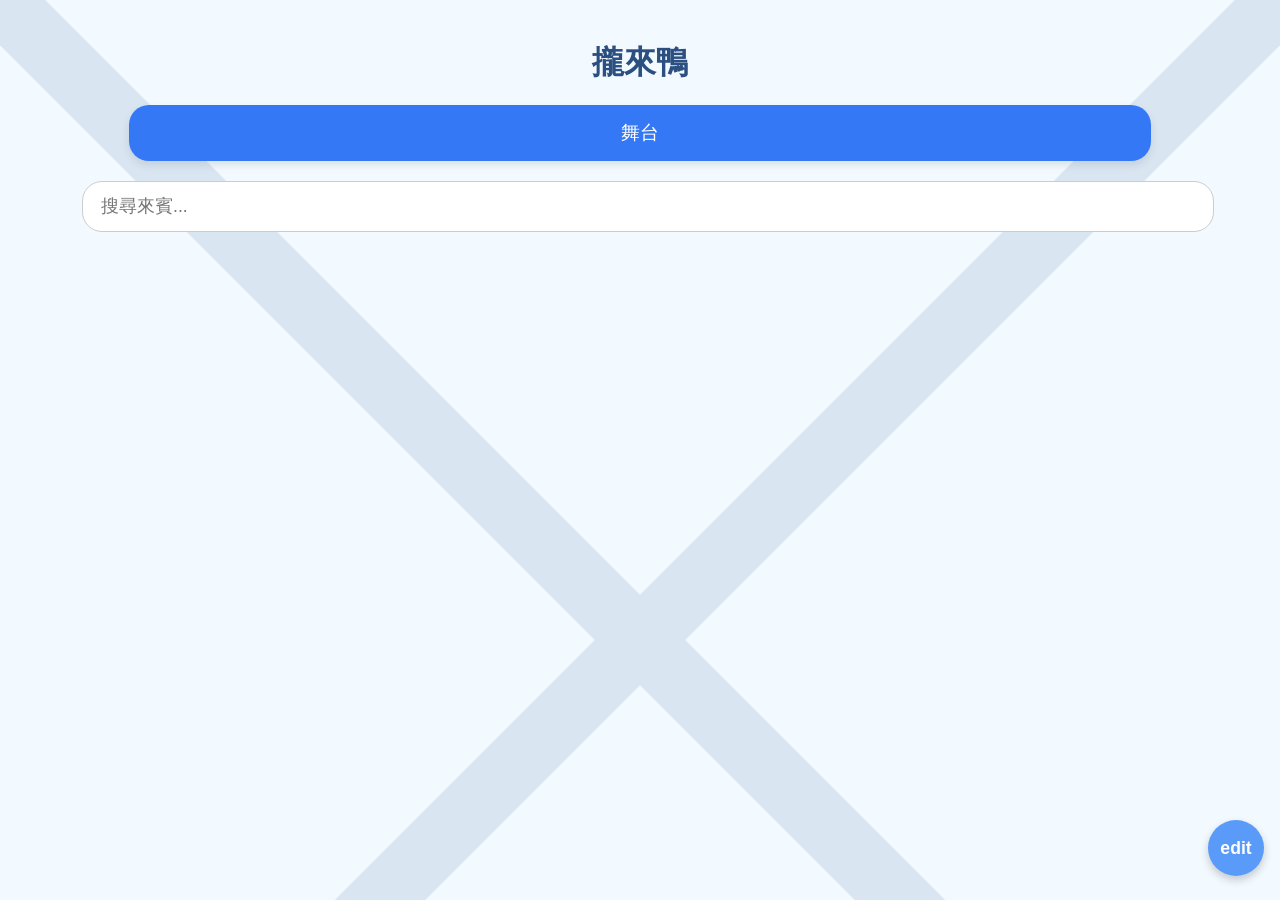
==== commit ee95fa1d: "Update index.html" ====
--- a/index.html
+++ b/index.html
@@ -7,28 +7,31 @@
 <link rel="stylesheet" href="style.css" />
 </head>
 <body>
-    <h1>攏來鴨</h1>
-    <div class="stage">舞台</div>
+  <h1>攏來鴨</h1>
+  <div class="stage">舞台</div>
 
-    <div class="search-container">
-        <input type="text" id="search-bar" placeholder="搜尋來賓..." oninput="searchGuest()" />
-        <div id="search-results"></div>
-    </div>
+  <div class="search-container">
+    <input type="text" id="search-bar" placeholder="搜尋來賓..." oninput="searchGuest()" />
+    <div id="search-results"></div>
+  </div>
 
-    <!-- 單一容器放所有桌 -->
-    <div class="container" id="table-container"></div>
+  <div class="container">
+    <div class="column" id="table-container-left"></div>
+    <div class="column" id="table-container-center"></div>
+    <div class="column" id="table-container-right"></div>
+  </div>
 
-    <div class="overlay" id="overlay"></div>
-    <div class="modal" id="modal">
-        <h3 id="modal-title"></h3>
-        <div class="guest-list" id="guest-list"></div>
-        <div id="guest-edit-list" style="display:none;"></div>
-        <button id="add-guest-btn" class="add-guest-btn" style="display:none;">＋新增來賓</button>
-        <button onclick="closeModal()" id="modal-close-btn">關閉</button>
-    </div>
+  <div class="overlay" id="overlay"></div>
+  <div class="modal" id="modal">
+    <h3 id="modal-title"></h3>
+    <div class="guest-list" id="guest-list"></div>
+    <div id="guest-edit-list" style="display:none;"></div>
+    <button id="add-guest-btn" class="add-guest-btn" style="display:none;">＋新增來賓</button>
+    <button onclick="closeModal()" id="modal-close-btn">關閉</button>
+  </div>
 
-    <button id="edit-mode-toggle">edit</button>
+  <button id="edit-mode-toggle">edit</button>
 
-    <script src="script.js"></script>
+  <script src="script.js"></script>
 </body>
 </html>
